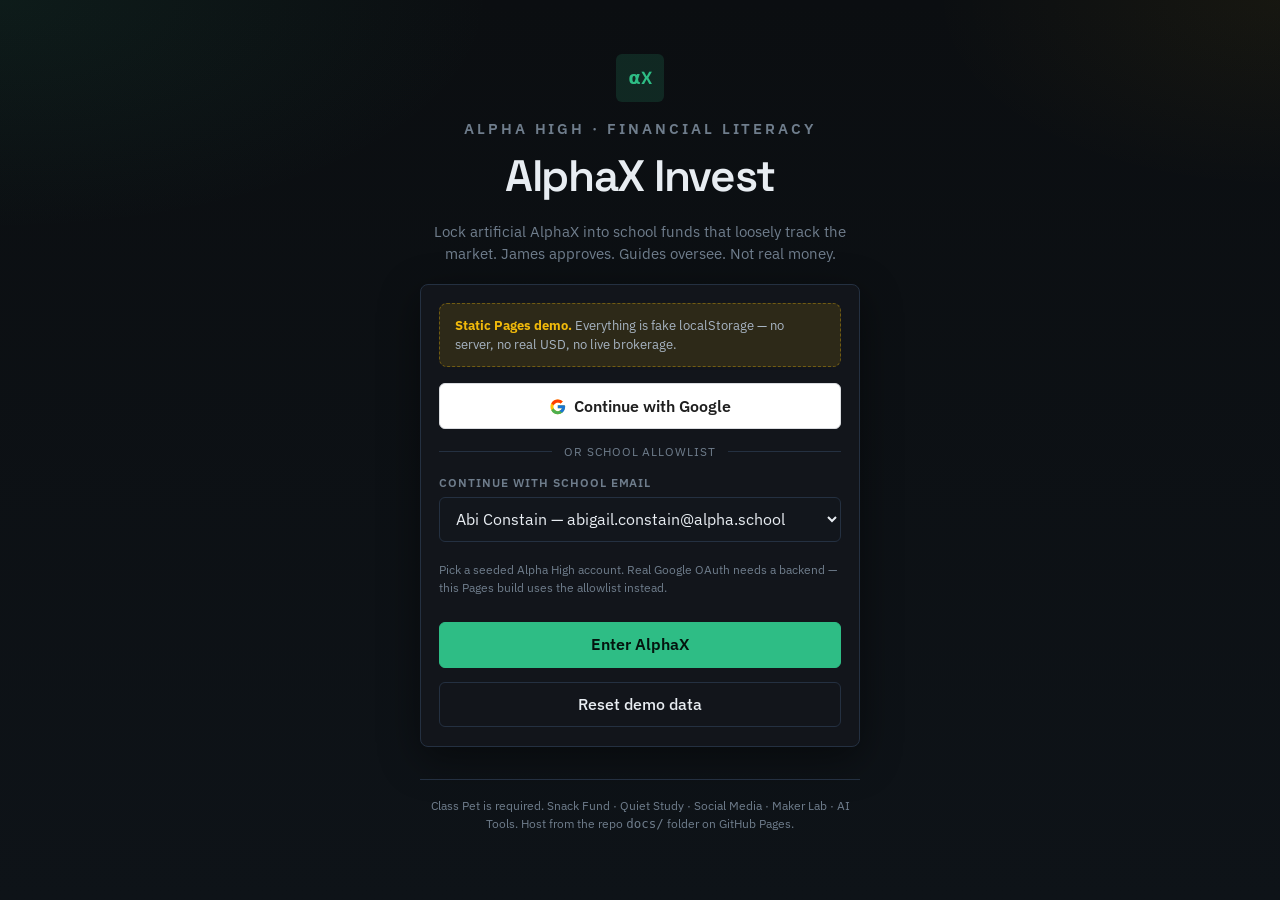
==== index.html @ f22f9031 "Add files via upload" ====
<!DOCTYPE html>
<html lang="en">
  <head>
    <meta charset="utf-8" />
    <meta name="viewport" content="width=device-width, initial-scale=1" />
    <title>AlphaX Invest · Alpha High</title>
    <meta
      name="description"
      content="Artificial AlphaX investing demo for Alpha High — GitHub Pages static site. Not real money."
    />
    <link rel="stylesheet" href="css/app.css" />
  </head>
  <body>
    <div class="login-wrap">
      <div class="login-card fade-up">
        <div class="login-hero">
          <div class="brand-mark">αX</div>
          <p class="eyebrow">Alpha High · Financial Literacy</p>
          <h1 class="display">AlphaX Invest</h1>
          <p>
            Lock artificial AlphaX into school funds that loosely track the market.
            James approves. Guides oversee. Not real money.
          </p>
        </div>

        <div class="panel" style="padding: 1.15rem">
          <div class="demo-banner" style="margin-bottom: 1rem">
            <div>
              <strong>Static Pages demo.</strong> Everything is fake localStorage —
              no server, no real USD, no live brokerage.
            </div>
          </div>

          <div class="stack">
            <button type="button" class="btn google-btn btn-block" id="btn-google">
              <svg class="google-icon" viewBox="0 0 48 48" aria-hidden="true">
                <path
                  fill="#FFC107"
                  d="M43.6 20.5H42V20H24v8h11.3C33.7 32.7 29.3 36 24 36c-6.6 0-12-5.4-12-12s5.4-12 12-12c3 0 5.8 1.1 7.9 3l5.7-5.7C34 6.1 29.3 4 24 4 12.9 4 4 12.9 4 24s8.9 20 20 20 20-8.9 20-20c0-1.3-.1-2.5-.4-3.5z"
                />
                <path
                  fill="#FF3D00"
                  d="M6.3 14.7l6.6 4.8C14.7 16 19 12 24 12c3 0 5.8 1.1 7.9 3l5.7-5.7C34 6.1 29.3 4 24 4 16.3 4 9.6 8.3 6.3 14.7z"
                />
                <path
                  fill="#4CAF50"
                  d="M24 44c5.2 0 9.9-2 13.4-5.2l-6.2-5.2C29.2 35.4 26.7 36 24 36c-5.2 0-9.6-3.3-11.3-7.9l-6.5 5C9.5 39.6 16.2 44 24 44z"
                />
                <path
                  fill="#1976D2"
                  d="M43.6 20.5H42V20H24v8h11.3c-1.1 3.1-3.5 5.5-6.5 6.6l.1.1 6.2 5.2C36.8 40.5 44 35 44 24c0-1.3-.1-2.5-.4-3.5z"
                />
              </svg>
              Continue with Google
            </button>

            <div class="divider"><span>or school allowlist</span></div>

            <div class="field">
              <label for="pick-user">Continue with school email</label>
              <select id="pick-user"></select>
              <p class="hint">
                Pick a seeded Alpha High account. Real Google OAuth needs a backend —
                this Pages build uses the allowlist instead.
              </p>
            </div>

            <button type="button" class="btn btn-primary btn-block" id="btn-continue">
              Enter AlphaX
            </button>

            <button type="button" class="btn btn-ghost btn-block" id="btn-reset">
              Reset demo data
            </button>
          </div>
        </div>

        <p class="footer-note" style="text-align: center">
          Class Pet is required. Snack Fund · Quiet Study · Social Media · Maker Lab ·
          AI Tools. Host from the repo <code>docs/</code> folder on GitHub Pages.
        </p>
      </div>
    </div>

    <div id="oauth-modal" hidden></div>

    <script src="js/seed.js"></script>
    <script src="js/market.js"></script>
    <script src="js/store.js"></script>
    <script src="js/chart.js"></script>
    <script src="js/app.js"></script>
    <script>
      (function () {
        var App = window.AlphaXApp;
        var Store = window.AlphaXStore;

        App.scriptsReady(function () {
          var existing = Store.getSession();
          if (existing) {
            location.href = App.homeForRole(existing.role);
            return;
          }

          var state = Store.load();
          var select = document.getElementById("pick-user");
          var groups = { ADMIN: [], GUIDE: [], STUDENT: [] };
          state.users.forEach(function (u) {
            (groups[u.role] || groups.STUDENT).push(u);
          });

          function addGroup(label, users) {
            if (!users.length) return;
            var og = document.createElement("optgroup");
            og.label = label;
            users.forEach(function (u) {
              var opt = document.createElement("option");
              opt.value = u.id;
              opt.textContent =
                u.name +
                (u.email ? " — " + u.email : u.note ? " — " + u.note : "");
              og.appendChild(opt);
            });
            select.appendChild(og);
          }

          addGroup("Admin", groups.ADMIN);
          addGroup("Guides", groups.GUIDE);
          addGroup("Students", groups.STUDENT);

          // Default to Abi for a clear student path
          var abi = state.users.find(function (u) {
            return u.id === "stu-abi";
          });
          if (abi) select.value = abi.id;

          document.getElementById("btn-continue").addEventListener("click", function () {
            var id = select.value;
            if (!id) return;
            Store.setSession(id);
            var user = Store.getSession();
            location.href = App.homeForRole(user.role);
          });

          document.getElementById("btn-reset").addEventListener("click", function () {
            if (
              !confirm(
                "Reset all demo data (requests, holdings, balances) to the seed?"
              )
            )
              return;
            Store.logout();
            Store.reset();
            App.toast("Demo data reset.", "ok");
            location.reload();
          });

          document.getElementById("btn-google").addEventListener("click", function () {
            var host = document.getElementById("oauth-modal");
            host.hidden = false;
            host.innerHTML =
              '<div class="modal-backdrop" role="dialog" aria-modal="true">' +
              '<div class="modal panel">' +
              '<h3 class="display">Google Sign-In needs a backend</h3>' +
              "<p>Real OAuth (Client ID/secret, redirect URI, session cookies) cannot run safely on static GitHub Pages alone. " +
              "Use <strong>Continue with school email</strong> for this allowlist demo, or deploy the Next.js AlphaX app with Google credentials.</p>" +
              '<div class="row-actions">' +
              '<button type="button" class="btn btn-primary" id="oauth-ok">Got it</button>' +
              "</div></div></div>";
            document.getElementById("oauth-ok").addEventListener("click", function () {
              host.hidden = true;
              host.innerHTML = "";
            });
            host.querySelector(".modal-backdrop").addEventListener("click", function (e) {
              if (e.target === this) {
                host.hidden = true;
                host.innerHTML = "";
              }
            });
          });
        });
      })();
    </script>
  </body>
</html>
---- css/app.css ----
@import url("https://fonts.googleapis.com/css2?family=IBM+Plex+Mono:wght@400;500;600&family=IBM+Plex+Sans:wght@400;500;600&family=Space+Grotesk:wght@500;600;700&display=swap");

:root {
  --bg: #0b0e11;
  --bg-deep: #12161c;
  --bg-elevated: #181e27;
  --ink: #e8edf2;
  --ink-soft: #a7b4c2;
  --muted: #6f7d8c;
  --line: #243041;
  --panel: #12161cf2;
  --brand: #2ebd85;
  --brand-deep: #1f9a6a;
  --accent: #f0b90b;
  --accent-soft: rgba(240, 185, 11, 0.12);
  --good: #2ebd85;
  --warn: #f0b90b;
  --bad: #f6465d;
  --pending: #3d8bfd;
  --shadow: 0 12px 40px rgba(0, 0, 0, 0.45);
  --font-display: "Space Grotesk", system-ui, sans-serif;
  --font-body: "IBM Plex Sans", system-ui, sans-serif;
  --font-mono: "IBM Plex Mono", ui-monospace, monospace;
  --grid-line: rgba(36, 48, 65, 0.85);
  --radius: 8px;
}

*,
*::before,
*::after {
  box-sizing: border-box;
}

html,
body {
  min-height: 100%;
}

body {
  margin: 0;
  color: var(--ink);
  font-family: var(--font-body);
  background:
    radial-gradient(900px 420px at 0% 0%, rgba(46, 189, 133, 0.08), transparent 55%),
    radial-gradient(700px 380px at 100% 0%, rgba(240, 185, 11, 0.05), transparent 50%),
    linear-gradient(180deg, #0b0e11 0%, #0e1318 100%);
  background-attachment: fixed;
  line-height: 1.45;
}

a {
  color: inherit;
  text-decoration: none;
}

button,
input,
select,
textarea {
  font: inherit;
  color: inherit;
}

img {
  max-width: 100%;
}

.display {
  font-family: var(--font-display);
  letter-spacing: -0.03em;
  font-weight: 600;
}

.mono {
  font-family: var(--font-mono);
  font-variant-numeric: tabular-nums;
}

.panel {
  background: var(--panel);
  border: 1px solid var(--line);
  box-shadow: var(--shadow);
  border-radius: var(--radius);
}

.fade-up {
  animation: fadeUp 0.35s ease both;
}

.fade-up-delay {
  animation: fadeUp 0.45s ease 0.06s both;
}

@keyframes fadeUp {
  from {
    opacity: 0;
    transform: translateY(8px);
  }
  to {
    opacity: 1;
    transform: translateY(0);
  }
}

@keyframes ticker {
  from {
    transform: translateX(0);
  }
  to {
    transform: translateX(-50%);
  }
}

.ticker {
  overflow: hidden;
  border-block: 1px solid var(--line);
  background: var(--bg-elevated);
  padding: 0.4rem 0;
  margin-bottom: 1rem;
}

.ticker-track {
  display: flex;
  width: max-content;
  gap: 2rem;
  padding-inline: 1rem;
  animation: ticker 28s linear infinite;
  font-size: 11px;
  font-family: var(--font-mono);
  color: var(--muted);
}

.up {
  color: var(--good);
}

.down {
  color: var(--bad);
}

.shell {
  min-height: 100vh;
  display: grid;
  grid-template-rows: auto 1fr;
}

.topbar {
  display: flex;
  align-items: center;
  justify-content: space-between;
  gap: 1rem;
  padding: 0.75rem 1.25rem;
  border-bottom: 1px solid var(--line);
  background: rgba(11, 14, 17, 0.85);
  backdrop-filter: blur(10px);
  position: sticky;
  top: 0;
  z-index: 20;
}

.brand-lockup {
  display: flex;
  align-items: center;
  gap: 0.65rem;
}

.brand-mark {
  width: 2rem;
  height: 2rem;
  display: grid;
  place-items: center;
  border-radius: 6px;
  background: rgba(46, 189, 133, 0.15);
  color: var(--brand);
  font-family: var(--font-display);
  font-weight: 700;
  font-size: 0.85rem;
}

.brand-text {
  display: flex;
  flex-direction: column;
  gap: 0.05rem;
}

.brand-text strong {
  font-family: var(--font-display);
  font-size: 1rem;
  letter-spacing: -0.02em;
}

.brand-text span {
  font-size: 10px;
  text-transform: uppercase;
  letter-spacing: 0.14em;
  color: var(--accent);
}

.nav {
  display: flex;
  flex-wrap: wrap;
  gap: 0.35rem;
}

.nav a {
  padding: 0.4rem 0.7rem;
  border-radius: 6px;
  font-size: 0.82rem;
  color: var(--ink-soft);
  border: 1px solid transparent;
}

.nav a:hover,
.nav a.active {
  color: var(--ink);
  background: var(--bg-elevated);
  border-color: var(--line);
}

.nav a.active {
  color: var(--brand);
}

.user-chip {
  display: flex;
  align-items: center;
  gap: 0.65rem;
  font-size: 0.82rem;
}

.user-chip .meta {
  text-align: right;
}

.user-chip .meta small {
  display: block;
  color: var(--muted);
  font-size: 0.72rem;
}

.main {
  width: min(1100px, 100%);
  margin: 0 auto;
  padding: 1.25rem 1.25rem 3rem;
}

.login-wrap {
  min-height: 100vh;
  display: grid;
  place-items: center;
  padding: 2rem 1rem;
}

.login-card {
  width: min(440px, 100%);
}

.login-hero {
  text-align: center;
  margin-bottom: 1.25rem;
}

.login-hero .brand-mark {
  margin: 0 auto 1rem;
  width: 3rem;
  height: 3rem;
  font-size: 1.1rem;
}

.login-hero h1 {
  margin: 0.35rem 0 0;
  font-size: clamp(2rem, 5vw, 2.75rem);
}

.login-hero p {
  margin: 0.75rem auto 0;
  max-width: 28rem;
  color: var(--muted);
  font-size: 0.92rem;
}

.eyebrow {
  font-size: 10px;
  font-weight: 600;
  text-transform: uppercase;
  letter-spacing: 0.2em;
  color: var(--accent);
}

.demo-banner {
  display: flex;
  gap: 0.65rem;
  align-items: flex-start;
  padding: 0.75rem 0.9rem;
  border: 1px dashed rgba(240, 185, 11, 0.35);
  background: var(--accent-soft);
  border-radius: var(--radius);
  color: var(--ink-soft);
  font-size: 0.82rem;
  margin-bottom: 1rem;
}

.demo-banner strong {
  color: var(--accent);
}

.stack {
  display: grid;
  gap: 0.85rem;
}

.btn {
  display: inline-flex;
  align-items: center;
  justify-content: center;
  gap: 0.45rem;
  padding: 0.65rem 1rem;
  border-radius: 6px;
  border: 1px solid var(--line);
  background: var(--bg-elevated);
  cursor: pointer;
  font-weight: 500;
  transition: background 0.15s ease, border-color 0.15s ease, transform 0.15s ease;
}

.btn:hover {
  border-color: var(--brand);
}

.btn:active {
  transform: translateY(1px);
}

.btn-primary {
  background: var(--brand);
  border-color: var(--brand);
  color: #04140e;
  font-weight: 600;
}

.btn-primary:hover {
  background: var(--brand-deep);
  border-color: var(--brand-deep);
  color: #fff;
}

.btn-danger {
  background: rgba(246, 70, 93, 0.12);
  border-color: rgba(246, 70, 93, 0.35);
  color: var(--bad);
}

.btn-ghost {
  background: transparent;
}

.btn-block {
  width: 100%;
}

.btn:disabled {
  opacity: 0.5;
  cursor: not-allowed;
}

.field {
  display: grid;
  gap: 0.35rem;
}

.field label {
  font-size: 0.75rem;
  text-transform: uppercase;
  letter-spacing: 0.08em;
  color: var(--muted);
  font-weight: 600;
}

.field input,
.field select,
.field textarea {
  width: 100%;
  padding: 0.65rem 0.75rem;
  border-radius: 6px;
  border: 1px solid var(--line);
  background: var(--bg-deep);
}

.field input:focus,
.field select:focus,
.field textarea:focus {
  outline: 2px solid rgba(46, 189, 133, 0.35);
  border-color: var(--brand);
}

.hint {
  font-size: 0.78rem;
  color: var(--muted);
}

.divider {
  display: grid;
  grid-template-columns: 1fr auto 1fr;
  gap: 0.75rem;
  align-items: center;
  color: var(--muted);
  font-size: 0.75rem;
  text-transform: uppercase;
  letter-spacing: 0.08em;
}

.divider::before,
.divider::after {
  content: "";
  height: 1px;
  background: var(--line);
}

.stats {
  display: grid;
  gap: 0.75rem;
  grid-template-columns: repeat(auto-fit, minmax(160px, 1fr));
}

.stat {
  padding: 0.9rem 1rem;
}

.stat .label {
  font-size: 0.72rem;
  text-transform: uppercase;
  letter-spacing: 0.08em;
  color: var(--muted);
}

.stat .value {
  margin-top: 0.35rem;
  font-family: var(--font-display);
  font-size: 1.45rem;
}

.stat .hint {
  margin-top: 0.2rem;
}

.section-head {
  display: flex;
  flex-wrap: wrap;
  align-items: end;
  justify-content: space-between;
  gap: 0.75rem;
  margin: 1.5rem 0 0.85rem;
}

.section-head h2 {
  margin: 0;
  font-size: 1.25rem;
}

.section-head p {
  margin: 0.25rem 0 0;
  color: var(--muted);
  font-size: 0.88rem;
}

.badge {
  display: inline-flex;
  align-items: center;
  padding: 0.2rem 0.5rem;
  border-radius: 999px;
  font-size: 0.68rem;
  font-weight: 600;
  letter-spacing: 0.06em;
  text-transform: uppercase;
  border: 1px solid var(--line);
  color: var(--ink-soft);
}

.badge.pending {
  color: var(--pending);
  border-color: rgba(61, 139, 253, 0.4);
  background: rgba(61, 139, 253, 0.1);
}

.badge.approved,
.badge.good {
  color: var(--good);
  border-color: rgba(46, 189, 133, 0.4);
  background: rgba(46, 189, 133, 0.1);
}

.badge.rejected,
.badge.bad {
  color: var(--bad);
  border-color: rgba(246, 70, 93, 0.4);
  background: rgba(246, 70, 93, 0.1);
}

.badge.warn {
  color: var(--warn);
  border-color: rgba(240, 185, 11, 0.4);
  background: rgba(240, 185, 11, 0.1);
}

.okx-table {
  width: 100%;
  border-collapse: collapse;
  font-size: 13px;
}

.okx-table th {
  text-align: left;
  font-size: 11px;
  text-transform: uppercase;
  letter-spacing: 0.08em;
  color: var(--muted);
  font-weight: 600;
  padding: 10px 12px;
  border-bottom: 1px solid var(--line);
  background: var(--bg-elevated);
}

.okx-table td {
  padding: 11px 12px;
  border-bottom: 1px solid var(--line);
  vertical-align: middle;
}

.okx-table tr:last-child td {
  border-bottom: none;
}

.okx-table tr:hover td {
  background: rgba(46, 189, 133, 0.04);
}

.table-wrap {
  overflow-x: auto;
}

.empty {
  padding: 2rem 1.25rem;
  text-align: center;
  color: var(--muted);
}

.empty strong {
  display: block;
  color: var(--ink);
  font-family: var(--font-display);
  font-size: 1.1rem;
  margin-bottom: 0.35rem;
}

.fund-grid {
  display: grid;
  gap: 0.85rem;
}

.fund-card {
  padding: 1rem;
}

.fund-card header {
  display: flex;
  flex-wrap: wrap;
  justify-content: space-between;
  gap: 0.5rem;
  margin-bottom: 0.65rem;
}

.fund-card h3 {
  margin: 0;
  font-size: 1.05rem;
}

.fund-meta {
  display: flex;
  flex-wrap: wrap;
  gap: 0.65rem 1rem;
  font-size: 0.78rem;
  color: var(--muted);
  margin: 0.5rem 0 0.75rem;
}

.fund-meta span strong {
  color: var(--ink-soft);
  font-weight: 500;
}

.chart-box {
  margin-top: 0.5rem;
  border-top: 1px solid var(--line);
  padding-top: 0.65rem;
}

.row-actions {
  display: flex;
  flex-wrap: wrap;
  gap: 0.5rem;
  margin-top: 0.85rem;
}

.toast {
  position: fixed;
  right: 1rem;
  bottom: 1rem;
  z-index: 50;
  padding: 0.75rem 1rem;
  border-radius: var(--radius);
  background: var(--bg-elevated);
  border: 1px solid var(--line);
  box-shadow: var(--shadow);
  max-width: min(360px, calc(100vw - 2rem));
  animation: fadeUp 0.25s ease both;
}

.toast.error {
  border-color: rgba(246, 70, 93, 0.45);
}

.toast.ok {
  border-color: rgba(46, 189, 133, 0.45);
}

.modal-backdrop {
  position: fixed;
  inset: 0;
  background: rgba(0, 0, 0, 0.55);
  display: grid;
  place-items: center;
  padding: 1rem;
  z-index: 40;
}

.modal {
  width: min(420px, 100%);
  padding: 1.15rem;
}

.modal h3 {
  margin: 0 0 0.5rem;
}

.modal p {
  margin: 0 0 1rem;
  color: var(--muted);
  font-size: 0.9rem;
}

.google-btn {
  background: #fff;
  color: #1f1f1f;
  border-color: #dadce0;
  font-weight: 600;
}

.google-btn:hover {
  border-color: #bababa;
  background: #f7f7f7;
}

.google-icon {
  width: 1.1rem;
  height: 1.1rem;
}

.footer-note {
  margin-top: 2rem;
  padding-top: 1rem;
  border-top: 1px solid var(--line);
  color: var(--muted);
  font-size: 0.78rem;
}

.tabs {
  display: flex;
  gap: 0.35rem;
  flex-wrap: wrap;
  margin-bottom: 1rem;
}

.tabs button {
  padding: 0.45rem 0.75rem;
  border-radius: 6px;
  border: 1px solid var(--line);
  background: transparent;
  color: var(--ink-soft);
  cursor: pointer;
}

.tabs button.active {
  color: var(--brand);
  background: rgba(46, 189, 133, 0.08);
  border-color: rgba(46, 189, 133, 0.35);
}

@media (max-width: 720px) {
  .topbar {
    flex-direction: column;
    align-items: stretch;
  }

  .user-chip {
    justify-content: space-between;
  }

  .user-chip .meta {
    text-align: left;
  }
}
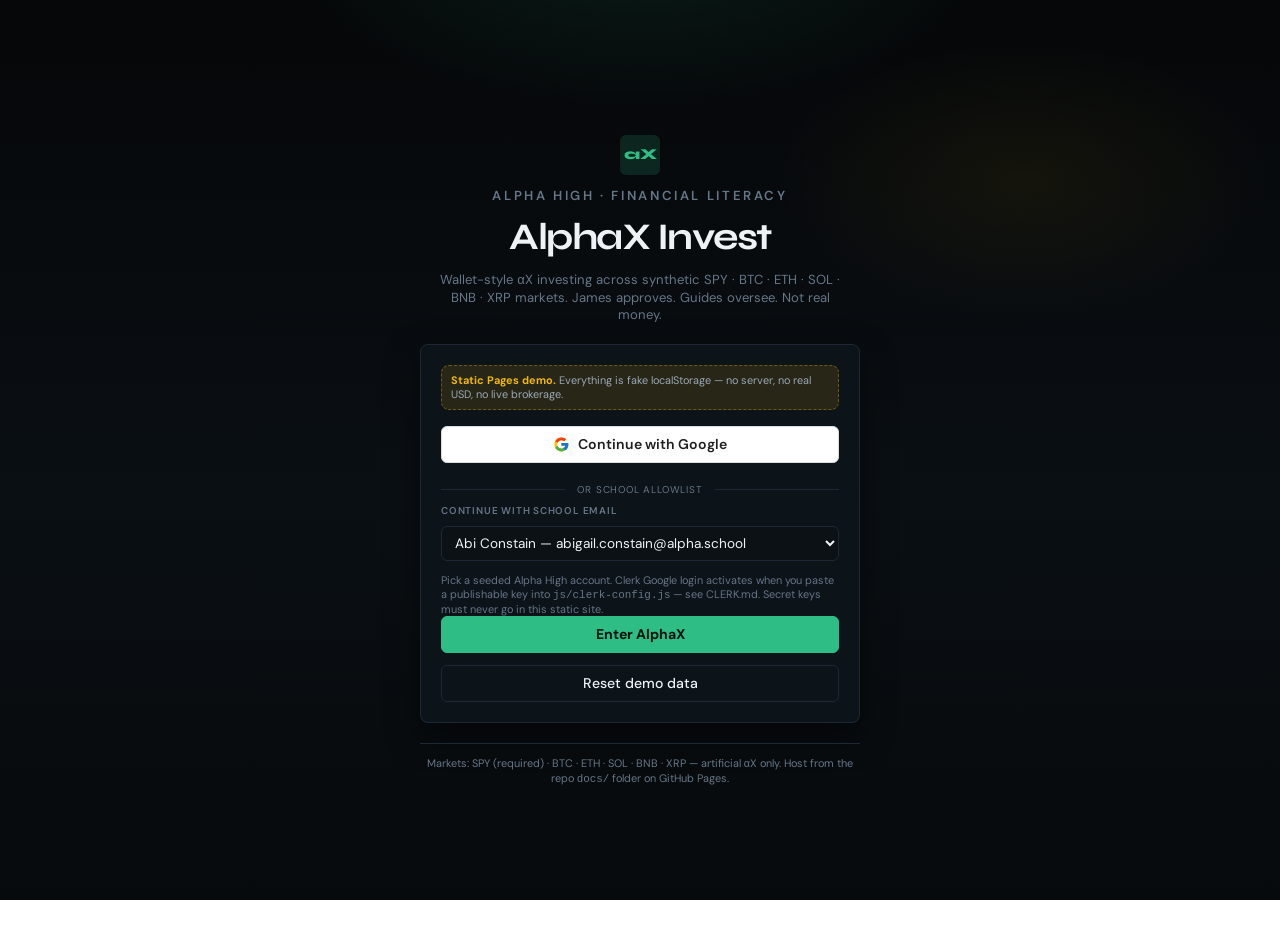
==== commit c61d4d2d: "Add files via upload" ====
--- a/index.html
+++ b/index.html
@@ -18,13 +18,13 @@
           <p class="eyebrow">Alpha High · Financial Literacy</p>
           <h1 class="display">AlphaX Invest</h1>
           <p>
-            Lock artificial AlphaX into school funds that loosely track the market.
+            Wallet-style αX investing across synthetic SPY · BTC · ETH · SOL · BNB · XRP markets.
             James approves. Guides oversee. Not real money.
           </p>
         </div>
 
-        <div class="panel" style="padding: 1.15rem">
-          <div class="demo-banner" style="margin-bottom: 1rem">
+        <div class="panel login-panel">
+          <div class="demo-banner">
             <div>
               <strong>Static Pages demo.</strong> Everything is fake localStorage —
               no server, no real USD, no live brokerage.
@@ -32,6 +32,8 @@
           </div>
 
           <div class="stack">
+            <div id="clerk-status" class="hint" hidden></div>
+
             <button type="button" class="btn google-btn btn-block" id="btn-google">
               <svg class="google-icon" viewBox="0 0 48 48" aria-hidden="true">
                 <path
@@ -54,20 +56,26 @@
               Continue with Google
             </button>
 
-            <div class="divider"><span>or school allowlist</span></div>
-
-            <div class="field">
-              <label for="pick-user">Continue with school email</label>
-              <select id="pick-user"></select>
-              <p class="hint">
-                Pick a seeded Alpha High account. Real Google OAuth needs a backend —
-                this Pages build uses the allowlist instead.
-              </p>
+            <div id="clerk-sign-in" class="clerk-mount" hidden></div>
+            <p id="clerk-error" class="login-error" hidden></p>
+
+            <div id="allowlist-block">
+              <div class="divider"><span id="allowlist-divider-label">or school allowlist</span></div>
+
+              <div class="field">
+                <label for="pick-user">Continue with school email</label>
+                <select id="pick-user"></select>
+                <p class="hint" id="allowlist-hint">
+                  Pick a seeded Alpha High account. Clerk Google login activates when you paste a
+                  publishable key into <code>js/clerk-config.js</code> — see
+                  <a href="CLERK.md">CLERK.md</a>. Secret keys must never go in this static site.
+                </p>
+              </div>
+
+              <button type="button" class="btn btn-primary btn-block" id="btn-continue">
+                Enter AlphaX
+              </button>
             </div>
-
-            <button type="button" class="btn btn-primary btn-block" id="btn-continue">
-              Enter AlphaX
-            </button>
 
             <button type="button" class="btn btn-ghost btn-block" id="btn-reset">
               Reset demo data
@@ -76,8 +84,8 @@
         </div>
 
         <p class="footer-note" style="text-align: center">
-          Class Pet is required. Snack Fund · Quiet Study · Social Media · Maker Lab ·
-          AI Tools. Host from the repo <code>docs/</code> folder on GitHub Pages.
+          Markets: SPY (required) · BTC · ETH · SOL · BNB · XRP — artificial αX only.
+          Host from the repo <code>docs/</code> folder on GitHub Pages.
         </p>
       </div>
     </div>
@@ -89,20 +97,72 @@
     <script src="js/store.js"></script>
     <script src="js/chart.js"></script>
     <script src="js/app.js"></script>
+    <script src="js/clerk-config.js"></script>
+    <script src="js/clerk-auth.js"></script>
     <script>
       (function () {
         var App = window.AlphaXApp;
         var Store = window.AlphaXStore;
-
-        App.scriptsReady(function () {
-          var existing = Store.getSession();
-          if (existing) {
-            location.href = App.homeForRole(existing.role);
+        var ClerkAuth = window.AlphaXClerkAuth;
+
+        function showClerkError(msg) {
+          var el = document.getElementById("clerk-error");
+          if (!el) return;
+          if (!msg) {
+            el.hidden = true;
+            el.textContent = "";
             return;
           }
-
+          el.hidden = false;
+          el.textContent = msg;
+        }
+
+        function applyClerkUser(clerkUser) {
+          var email = ClerkAuth.primaryEmailFromClerkUser(clerkUser);
+          var result = ClerkAuth.applySessionForEmail(email);
+          if (!result.ok) {
+            showClerkError(result.error);
+            if (window.__alphaxClerk && window.__alphaxClerk.signOut) {
+              window.__alphaxClerk.signOut().catch(function () {});
+            }
+            return false;
+          }
+          showClerkError("");
+          location.href = App.homeForRole(result.user.role);
+          return true;
+        }
+
+        function showSetupModal() {
+          var host = document.getElementById("oauth-modal");
+          host.hidden = false;
+          host.innerHTML =
+            '<div class="modal-backdrop" role="dialog" aria-modal="true">' +
+            '<div class="modal panel">' +
+            '<h3 class="display">Clerk + Google setup</h3>' +
+            "<p>Paste your Clerk <strong>publishable</strong> key (<code>pk_…</code>) into " +
+            "<code>js/clerk-config.js</code>. The <strong>secret</strong> key (<code>sk_…</code>) " +
+            "must never go in this static Pages site. Enable Google in the Clerk Dashboard and add " +
+            "Pages / localhost origins — see <a href=\"CLERK.md\">CLERK.md</a>.</p>" +
+            "<p>Until then, use <strong>Continue with school email</strong>.</p>" +
+            '<div class="row-actions">' +
+            '<button type="button" class="btn btn-primary" id="oauth-ok">Got it</button>' +
+            "</div></div></div>";
+          document.getElementById("oauth-ok").addEventListener("click", function () {
+            host.hidden = true;
+            host.innerHTML = "";
+          });
+          host.querySelector(".modal-backdrop").addEventListener("click", function (e) {
+            if (e.target === this) {
+              host.hidden = true;
+              host.innerHTML = "";
+            }
+          });
+        }
+
+        function fillAllowlist() {
           var state = Store.load();
           var select = document.getElementById("pick-user");
+          select.innerHTML = "";
           var groups = { ADMIN: [], GUIDE: [], STUDENT: [] };
           state.users.forEach(function (u) {
             (groups[u.role] || groups.STUDENT).push(u);
@@ -127,14 +187,15 @@
           addGroup("Guides", groups.GUIDE);
           addGroup("Students", groups.STUDENT);
 
-          // Default to Abi for a clear student path
           var abi = state.users.find(function (u) {
             return u.id === "stu-abi";
           });
           if (abi) select.value = abi.id;
-
+        }
+
+        function wireAllowlist() {
           document.getElementById("btn-continue").addEventListener("click", function () {
-            var id = select.value;
+            var id = document.getElementById("pick-user").value;
             if (!id) return;
             Store.setSession(id);
             var user = Store.getSession();
@@ -148,35 +209,135 @@
               )
             )
               return;
-            Store.logout();
-            Store.reset();
-            App.toast("Demo data reset.", "ok");
-            location.reload();
-          });
-
-          document.getElementById("btn-google").addEventListener("click", function () {
-            var host = document.getElementById("oauth-modal");
-            host.hidden = false;
-            host.innerHTML =
-              '<div class="modal-backdrop" role="dialog" aria-modal="true">' +
-              '<div class="modal panel">' +
-              '<h3 class="display">Google Sign-In needs a backend</h3>' +
-              "<p>Real OAuth (Client ID/secret, redirect URI, session cookies) cannot run safely on static GitHub Pages alone. " +
-              "Use <strong>Continue with school email</strong> for this allowlist demo, or deploy the Next.js AlphaX app with Google credentials.</p>" +
-              '<div class="row-actions">' +
-              '<button type="button" class="btn btn-primary" id="oauth-ok">Got it</button>' +
-              "</div></div></div>";
-            document.getElementById("oauth-ok").addEventListener("click", function () {
-              host.hidden = true;
-              host.innerHTML = "";
-            });
-            host.querySelector(".modal-backdrop").addEventListener("click", function (e) {
-              if (e.target === this) {
-                host.hidden = true;
-                host.innerHTML = "";
+            var done = function () {
+              Store.logout();
+              Store.reset();
+              App.toast("Demo data reset.", "ok");
+              location.reload();
+            };
+            if (ClerkAuth.isConfigured()) {
+              ClerkAuth.getClerk()
+                .then(function (clerk) {
+                  if (clerk && clerk.signOut) return clerk.signOut();
+                })
+                .catch(function () {})
+                .then(done);
+            } else {
+              done();
+            }
+          });
+        }
+
+        function startClerkGoogle(clerk) {
+          showClerkError("");
+          var redirect = location.href.split("#")[0];
+          if (typeof clerk.authenticateWithRedirect === "function") {
+            return clerk.authenticateWithRedirect({
+              strategy: "oauth_google",
+              redirectUrl: redirect,
+              redirectUrlComplete: redirect,
+            });
+          }
+          if (typeof clerk.openSignIn === "function") {
+            clerk.openSignIn({
+              forceRedirectUrl: redirect,
+              signInForceRedirectUrl: redirect,
+            });
+            return Promise.resolve();
+          }
+          return Promise.reject(new Error("Clerk sign-in API unavailable."));
+        }
+
+        function mountClerkUi(clerk) {
+          var mount = document.getElementById("clerk-sign-in");
+          var status = document.getElementById("clerk-status");
+          var hint = document.getElementById("allowlist-hint");
+          var divider = document.getElementById("allowlist-divider-label");
+
+          status.hidden = false;
+          status.textContent =
+            "Clerk publishable key detected — Google sign-in uses Clerk. Secret key is not used on Pages.";
+          if (divider) divider.textContent = "or demo allowlist";
+          if (hint) {
+            hint.innerHTML =
+              "Demo picker still works without Google. Production path: school Google via Clerk → seeded @alpha.school row. Setup: <a href=\"CLERK.md\">CLERK.md</a>.";
+          }
+
+          if (clerk.user) {
+            applyClerkUser(clerk.user);
+            return;
+          }
+
+          if (mount && typeof clerk.mountSignIn === "function") {
+            mount.hidden = false;
+            try {
+              clerk.mountSignIn(mount, {
+                routing: "hash",
+                forceRedirectUrl: location.href.split("#")[0],
+                signInForceRedirectUrl: location.href.split("#")[0],
+              });
+            } catch (e) {
+              mount.hidden = true;
+            }
+          }
+
+          if (typeof clerk.addListener === "function") {
+            clerk.addListener(function (res) {
+              var user = (res && res.user) || clerk.user;
+              if (user) applyClerkUser(user);
+            });
+          }
+        }
+
+        App.scriptsReady(function () {
+          var existing = Store.getSession();
+          if (existing) {
+            location.href = App.homeForRole(existing.role);
+            return;
+          }
+
+          fillAllowlist();
+          wireAllowlist();
+
+          var googleBtn = document.getElementById("btn-google");
+
+          if (!ClerkAuth.isConfigured()) {
+            googleBtn.addEventListener("click", function () {
+              showSetupModal();
+            });
+            return;
+          }
+
+          googleBtn.disabled = true;
+          googleBtn.setAttribute("aria-busy", "true");
+
+          ClerkAuth.getClerk()
+            .then(function (clerk) {
+              googleBtn.disabled = false;
+              googleBtn.removeAttribute("aria-busy");
+              if (!clerk) {
+                googleBtn.addEventListener("click", showSetupModal);
+                return;
               }
-            });
-          });
+              mountClerkUi(clerk);
+              googleBtn.addEventListener("click", function () {
+                startClerkGoogle(clerk).catch(function (err) {
+                  showClerkError(
+                    (err && err.message) ||
+                      "Could not start Google sign-in. Check Clerk Dashboard origins and Google connection."
+                  );
+                });
+              });
+            })
+            .catch(function (err) {
+              googleBtn.disabled = false;
+              googleBtn.removeAttribute("aria-busy");
+              showClerkError(
+                (err && err.message) ||
+                  "Clerk failed to load. Using school allowlist — check the publishable key and network."
+              );
+              googleBtn.addEventListener("click", showSetupModal);
+            });
         });
       })();
     </script>
--- a/css/app.css
+++ b/css/app.css
@@ -1,14 +1,14 @@
-@import url("https://fonts.googleapis.com/css2?family=IBM+Plex+Mono:wght@400;500;600&family=IBM+Plex+Sans:wght@400;500;600&family=Space+Grotesk:wght@500;600;700&display=swap");
+@import url("https://fonts.googleapis.com/css2?family=DM+Sans:opsz,wght@9..40,400;9..40,500;9..40,600;9..40,700&family=JetBrains+Mono:wght@400;500;600;700&family=Syne:wght@600;700;800&display=swap");
 
 :root {
-  --bg: #0b0e11;
-  --bg-deep: #12161c;
-  --bg-elevated: #181e27;
-  --ink: #e8edf2;
-  --ink-soft: #a7b4c2;
-  --muted: #6f7d8c;
-  --line: #243041;
-  --panel: #12161cf2;
+  --bg: #070a0c;
+  --bg-deep: #0c1116;
+  --bg-elevated: #141a22;
+  --ink: #eef2f6;
+  --ink-soft: #9aa8b8;
+  --muted: #667687;
+  --line: #1e2834;
+  --panel: #0e141be8;
   --brand: #2ebd85;
   --brand-deep: #1f9a6a;
   --accent: #f0b90b;
@@ -17,12 +17,21 @@
   --warn: #f0b90b;
   --bad: #f6465d;
   --pending: #3d8bfd;
-  --shadow: 0 12px 40px rgba(0, 0, 0, 0.45);
-  --font-display: "Space Grotesk", system-ui, sans-serif;
-  --font-body: "IBM Plex Sans", system-ui, sans-serif;
-  --font-mono: "IBM Plex Mono", ui-monospace, monospace;
-  --grid-line: rgba(36, 48, 65, 0.85);
+  --shadow: 0 12px 32px rgba(0, 0, 0, 0.5);
+  --font-display: "Syne", "Avenir Next", sans-serif;
+  --font-body: "DM Sans", "Segoe UI", sans-serif;
+  --font-mono: "JetBrains Mono", ui-monospace, monospace;
+  --grid-line: rgba(36, 48, 65, 0.75);
   --radius: 8px;
+  /* Phone-shell column — dense OKX / crypto wallet feel */
+  --shell-max: 440px;
+  /* Zander form-spacing scale (4 / 8 / 16 / 20 / 24) */
+  --s-1: 4px;
+  --s-2: 8px;
+  --s-3: 12px;
+  --s-4: 16px;
+  --s-5: 20px;
+  --s-6: 24px;
 }
 
 *,
@@ -41,11 +50,11 @@
   color: var(--ink);
   font-family: var(--font-body);
   background:
-    radial-gradient(900px 420px at 0% 0%, rgba(46, 189, 133, 0.08), transparent 55%),
-    radial-gradient(700px 380px at 100% 0%, rgba(240, 185, 11, 0.05), transparent 50%),
-    linear-gradient(180deg, #0b0e11 0%, #0e1318 100%);
+    radial-gradient(700px 360px at 50% -10%, rgba(46, 189, 133, 0.14), transparent 55%),
+    radial-gradient(500px 280px at 80% 20%, rgba(240, 185, 11, 0.06), transparent 50%),
+    linear-gradient(180deg, #050708 0%, #0a0f14 55%, #070a0c 100%);
   background-attachment: fixed;
-  line-height: 1.45;
+  line-height: 1.35;
 }
 
 a {
@@ -67,8 +76,8 @@
 
 .display {
   font-family: var(--font-display);
-  letter-spacing: -0.03em;
-  font-weight: 600;
+  letter-spacing: -0.04em;
+  font-weight: 700;
 }
 
 .mono {
@@ -111,23 +120,39 @@
   }
 }
 
+@keyframes pulseLive {
+  0%,
+  100% {
+    opacity: 1;
+  }
+  50% {
+    opacity: 0.45;
+  }
+}
+
 .ticker {
   overflow: hidden;
-  border-block: 1px solid var(--line);
+  border: 1px solid var(--line);
+  border-radius: 6px;
   background: var(--bg-elevated);
-  padding: 0.4rem 0;
-  margin-bottom: 1rem;
+  padding: 0.28rem 0;
+  margin-bottom: var(--s-3);
 }
 
 .ticker-track {
   display: flex;
   width: max-content;
-  gap: 2rem;
-  padding-inline: 1rem;
-  animation: ticker 28s linear infinite;
-  font-size: 11px;
+  gap: 1.1rem;
+  padding-inline: 0.65rem;
+  animation: ticker 22s linear infinite;
+  font-size: 10px;
   font-family: var(--font-mono);
   color: var(--muted);
+}
+
+.tkr-sym {
+  color: var(--ink-soft);
+  font-weight: 600;
 }
 
 .up {
@@ -138,21 +163,46 @@
   color: var(--bad);
 }
 
+/* Phone shell — constrained trading column */
+.phone-frame {
+  width: min(var(--shell-max), 100%);
+  margin: 0 auto;
+  min-height: 100vh;
+  background:
+    linear-gradient(180deg, rgba(20, 26, 34, 0.55), rgba(7, 10, 12, 0.2)),
+    var(--bg-deep);
+  border-inline: 1px solid rgba(36, 48, 65, 0.65);
+  box-shadow: 0 0 0 1px rgba(0, 0, 0, 0.35), 0 24px 80px rgba(0, 0, 0, 0.45);
+}
+
+@media (min-width: 500px) {
+  body {
+    padding: var(--s-4) 0;
+  }
+
+  .phone-frame {
+    min-height: calc(100vh - 2rem);
+    border-radius: 18px;
+    overflow: hidden;
+    border: 1px solid var(--line);
+  }
+}
+
 .shell {
-  min-height: 100vh;
-  display: grid;
-  grid-template-rows: auto 1fr;
+  min-height: inherit;
+  display: grid;
+  grid-template-rows: auto auto 1fr auto;
 }
 
 .topbar {
   display: flex;
   align-items: center;
   justify-content: space-between;
-  gap: 1rem;
-  padding: 0.75rem 1.25rem;
-  border-bottom: 1px solid var(--line);
-  background: rgba(11, 14, 17, 0.85);
-  backdrop-filter: blur(10px);
+  gap: var(--s-3);
+  padding: 0.5rem 0.7rem 0.4rem;
+  border-bottom: 1px solid transparent;
+  background: rgba(7, 10, 12, 0.72);
+  backdrop-filter: blur(12px);
   position: sticky;
   top: 0;
   z-index: 20;
@@ -161,53 +211,64 @@
 .brand-lockup {
   display: flex;
   align-items: center;
-  gap: 0.65rem;
+  gap: var(--s-2);
 }
 
 .brand-mark {
-  width: 2rem;
-  height: 2rem;
+  width: 1.55rem;
+  height: 1.55rem;
   display: grid;
   place-items: center;
   border-radius: 6px;
-  background: rgba(46, 189, 133, 0.15);
+  background: rgba(46, 189, 133, 0.16);
   color: var(--brand);
   font-family: var(--font-display);
-  font-weight: 700;
-  font-size: 0.85rem;
+  font-weight: 800;
+  font-size: 0.7rem;
 }
 
 .brand-text {
   display: flex;
   flex-direction: column;
-  gap: 0.05rem;
+  gap: 0.02rem;
 }
 
 .brand-text strong {
   font-family: var(--font-display);
-  font-size: 1rem;
-  letter-spacing: -0.02em;
+  font-size: 0.88rem;
+  letter-spacing: -0.03em;
 }
 
 .brand-text span {
-  font-size: 10px;
+  font-size: 8px;
   text-transform: uppercase;
-  letter-spacing: 0.14em;
+  letter-spacing: 0.12em;
   color: var(--accent);
 }
 
 .nav {
-  display: flex;
-  flex-wrap: wrap;
-  gap: 0.35rem;
+  display: none;
+}
+
+.nav-compact {
+  display: flex;
+  gap: 2px;
+  padding: 0 0.55rem 0.35rem;
+  overflow-x: auto;
+  scrollbar-width: none;
+}
+
+.nav-compact::-webkit-scrollbar {
+  display: none;
 }
 
 .nav a {
-  padding: 0.4rem 0.7rem;
-  border-radius: 6px;
-  font-size: 0.82rem;
+  padding: 0.22rem 0.45rem;
+  border-radius: 5px;
+  font-size: 0.68rem;
   color: var(--ink-soft);
   border: 1px solid transparent;
+  white-space: nowrap;
 }
 
 .nav a:hover,
@@ -224,8 +285,8 @@
 .user-chip {
   display: flex;
   align-items: center;
-  gap: 0.65rem;
-  font-size: 0.82rem;
+  gap: var(--s-2);
+  font-size: 0.72rem;
 }
 
 .user-chip .meta {
@@ -235,48 +296,114 @@
 .user-chip .meta small {
   display: block;
   color: var(--muted);
-  font-size: 0.72rem;
+  font-size: 0.65rem;
 }
 
 .main {
-  width: min(1100px, 100%);
-  margin: 0 auto;
-  padding: 1.25rem 1.25rem 3rem;
+  width: 100%;
+  margin: 0;
+  padding: 0.4rem 0.65rem 4.5rem;
+}
+
+.bottom-nav {
+  position: sticky;
+  bottom: 0;
+  z-index: 25;
+  display: grid;
+  grid-auto-flow: column;
+  grid-auto-columns: 1fr;
+  gap: 2px;
+  padding: 0.28rem 0.25rem calc(0.28rem + env(safe-area-inset-bottom, 0px));
+  border-top: 1px solid var(--line);
+  background: rgba(8, 11, 14, 0.94);
+  backdrop-filter: blur(14px);
+}
+
+.bottom-nav .tab {
+  display: flex;
+  flex-direction: column;
+  align-items: center;
+  gap: 2px;
+  padding: 0.28rem 0.15rem;
+  border-radius: 6px;
+  color: var(--muted);
+  font-size: 0.58rem;
+  font-weight: 600;
+  letter-spacing: 0.02em;
+}
+
+.bottom-nav .tab-icon {
+  font-size: 0.85rem;
+  line-height: 1;
+  color: var(--ink-soft);
+}
+
+.bottom-nav .tab.active {
+  color: var(--brand);
+  background: rgba(46, 189, 133, 0.08);
+}
+
+.bottom-nav .tab.active .tab-icon {
+  color: var(--brand);
 }
 
 .login-wrap {
   min-height: 100vh;
   display: grid;
   place-items: center;
-  padding: 2rem 1rem;
+  padding: var(--s-6) var(--s-4);
 }
 
 .login-card {
-  width: min(440px, 100%);
+  width: min(var(--shell-max), 100%);
 }
 
 .login-hero {
   text-align: center;
-  margin-bottom: 1.25rem;
+  margin-bottom: var(--s-5);
 }
 
 .login-hero .brand-mark {
-  margin: 0 auto 1rem;
-  width: 3rem;
-  height: 3rem;
-  font-size: 1.1rem;
+  margin: 0 auto var(--s-3);
+  width: 2.5rem;
+  height: 2.5rem;
+  font-size: 0.95rem;
 }
 
 .login-hero h1 {
-  margin: 0.35rem 0 0;
-  font-size: clamp(2rem, 5vw, 2.75rem);
+  margin: var(--s-2) 0 0;
+  font-size: clamp(1.85rem, 7vw, 2.35rem);
 }
 
 .login-hero p {
-  margin: 0.75rem auto 0;
-  max-width: 28rem;
-  color: var(--muted);
-  font-size: 0.92rem;
+  margin: var(--s-2) auto 0;
+  max-width: 26rem;
+  color: var(--muted);
+  font-size: 0.82rem;
+}
+
+.login-panel {
+  padding: var(--s-5);
+}
+
+.login-panel .demo-banner {
+  margin-bottom: var(--s-4);
+}
+
+.login-panel .stack {
+  gap: var(--s-3);
+}
+
+.login-panel .divider {
+  margin-block: var(--s-2);
+}
+
+.login-panel .field .hint {
+  margin-top: var(--s-1);
+}
+
+.login-panel .btn + .btn {
+  margin-top: 0;
 }
 
 .eyebrow {
@@ -289,15 +416,16 @@
 
 .demo-banner {
   display: flex;
-  gap: 0.65rem;
+  gap: var(--s-2);
   align-items: flex-start;
-  padding: 0.75rem 0.9rem;
+  padding: 0.45rem 0.55rem;
   border: 1px dashed rgba(240, 185, 11, 0.35);
   background: var(--accent-soft);
   border-radius: var(--radius);
   color: var(--ink-soft);
-  font-size: 0.82rem;
-  margin-bottom: 1rem;
+  font-size: 0.68rem;
+  margin-bottom: var(--s-3);
+  line-height: 1.3;
 }
 
 .demo-banner strong {
@@ -306,21 +434,27 @@
 
 .stack {
   display: grid;
-  gap: 0.85rem;
+  gap: var(--s-3);
 }
 
 .btn {
   display: inline-flex;
   align-items: center;
   justify-content: center;
-  gap: 0.45rem;
-  padding: 0.65rem 1rem;
+  gap: var(--s-2);
+  padding: 0.5rem 0.75rem;
   border-radius: 6px;
   border: 1px solid var(--line);
   background: var(--bg-elevated);
   cursor: pointer;
   font-weight: 500;
+  font-size: 0.88rem;
   transition: background 0.15s ease, border-color 0.15s ease, transform 0.15s ease;
+}
+
+.btn-sm {
+  padding: 0.22rem 0.45rem;
+  font-size: 0.7rem;
 }
 
 .btn:hover {
@@ -335,7 +469,7 @@
   background: var(--brand);
   border-color: var(--brand);
   color: #04140e;
-  font-weight: 600;
+  font-weight: 700;
 }
 
 .btn-primary:hover {
@@ -365,11 +499,11 @@
 
 .field {
   display: grid;
-  gap: 0.35rem;
+  gap: var(--s-2); /* label → input = 8px */
 }
 
 .field label {
-  font-size: 0.75rem;
+  font-size: 0.62rem;
   text-transform: uppercase;
   letter-spacing: 0.08em;
   color: var(--muted);
@@ -380,10 +514,15 @@
 .field select,
 .field textarea {
   width: 100%;
-  padding: 0.65rem 0.75rem;
+  padding: 0.45rem 0.55rem;
   border-radius: 6px;
   border: 1px solid var(--line);
   background: var(--bg-deep);
+  font-size: 0.85rem;
+}
+
+.field .hint {
+  margin: var(--s-1) 0 0; /* input → helper = 4px */
 }
 
 .field input:focus,
@@ -394,17 +533,18 @@
 }
 
 .hint {
-  font-size: 0.78rem;
-  color: var(--muted);
+  font-size: 0.68rem;
+  color: var(--muted);
+  line-height: 1.3;
 }
 
 .divider {
   display: grid;
   grid-template-columns: 1fr auto 1fr;
-  gap: 0.75rem;
+  gap: var(--s-3);
   align-items: center;
   color: var(--muted);
-  font-size: 0.75rem;
+  font-size: 0.62rem;
   text-transform: uppercase;
   letter-spacing: 0.08em;
 }
@@ -416,31 +556,106 @@
   background: var(--line);
 }
 
-.stats {
-  display: grid;
-  gap: 0.75rem;
-  grid-template-columns: repeat(auto-fit, minmax(160px, 1fr));
-}
-
-.stat {
-  padding: 0.9rem 1rem;
-}
-
-.stat .label {
-  font-size: 0.72rem;
+/* Wallet hero — big numbers on top */
+.wallet-hero {
+  padding: 0.55rem 0.05rem 0.15rem;
+  text-align: left;
+}
+
+.wallet-hero .wallet-label {
+  font-size: 0.6rem;
+  text-transform: uppercase;
+  letter-spacing: 0.12em;
+  color: var(--muted);
+  font-weight: 600;
+}
+
+.wallet-hero .wallet-total {
+  margin: var(--s-1) 0 0; /* label → total ≈ 4–8px */
+  font-family: var(--font-display);
+  font-size: clamp(2.05rem, 10vw, 2.45rem);
+  letter-spacing: -0.05em;
+  line-height: 1.02;
+  font-weight: 800;
+}
+
+.wallet-hero .wallet-total .unit {
+  font-size: 0.42em;
+  color: var(--accent);
+  margin-left: 0.15rem;
+  letter-spacing: 0.04em;
+  vertical-align: 0.28em;
+}
+
+.wallet-sub {
+  display: grid;
+  grid-template-columns: 1fr 1fr;
+  gap: var(--s-2);
+  margin-top: var(--s-3); /* denser than 24px section break */
+}
+
+.wallet-chip {
+  padding: 0.45rem 0.55rem;
+  border-radius: 7px;
+  border: 1px solid var(--line);
+  background: rgba(20, 26, 34, 0.85);
+}
+
+.wallet-chip .label {
+  font-size: 0.58rem;
   text-transform: uppercase;
   letter-spacing: 0.08em;
   color: var(--muted);
 }
 
+.wallet-chip .value {
+  margin-top: 2px;
+  font-family: var(--font-mono);
+  font-size: 0.95rem;
+  font-weight: 600;
+}
+
+.wallet-chip .hint {
+  margin-top: 1px;
+  font-size: 0.62rem;
+}
+
+.live-dot {
+  display: inline-block;
+  width: 6px;
+  height: 6px;
+  border-radius: 50%;
+  background: var(--brand);
+  margin-right: 0.35rem;
+  animation: pulseLive 1.2s ease infinite;
+  vertical-align: 1px;
+}
+
+.stats {
+  display: grid;
+  gap: var(--s-2);
+  grid-template-columns: repeat(auto-fit, minmax(120px, 1fr));
+}
+
+.stat {
+  padding: 0.55rem 0.6rem;
+}
+
+.stat .label {
+  font-size: 0.6rem;
+  text-transform: uppercase;
+  letter-spacing: 0.08em;
+  color: var(--muted);
+}
+
 .stat .value {
-  margin-top: 0.35rem;
+  margin-top: var(--s-1);
   font-family: var(--font-display);
-  font-size: 1.45rem;
+  font-size: 1.15rem;
 }
 
 .stat .hint {
-  margin-top: 0.2rem;
+  margin-top: 2px;
 }
 
 .section-head {
@@ -448,29 +663,30 @@
   flex-wrap: wrap;
   align-items: end;
   justify-content: space-between;
-  gap: 0.75rem;
-  margin: 1.5rem 0 0.85rem;
+  gap: var(--s-2);
+  margin: var(--s-4) 0 var(--s-2); /* major section = ~16px */
 }
 
 .section-head h2 {
   margin: 0;
-  font-size: 1.25rem;
+  font-size: 0.95rem;
 }
 
 .section-head p {
-  margin: 0.25rem 0 0;
-  color: var(--muted);
-  font-size: 0.88rem;
+  margin: var(--s-1) 0 0; /* title → subtitle = 4–8px */
+  color: var(--muted);
+  font-size: 0.7rem;
+  line-height: 1.3;
 }
 
 .badge {
   display: inline-flex;
   align-items: center;
-  padding: 0.2rem 0.5rem;
-  border-radius: 999px;
-  font-size: 0.68rem;
-  font-weight: 600;
-  letter-spacing: 0.06em;
+  padding: 0.1rem 0.32rem;
+  border-radius: 3px;
+  font-size: 0.55rem;
+  font-weight: 700;
+  letter-spacing: 0.05em;
   text-transform: uppercase;
   border: 1px solid var(--line);
   color: var(--ink-soft);
@@ -505,23 +721,23 @@
 .okx-table {
   width: 100%;
   border-collapse: collapse;
-  font-size: 13px;
+  font-size: 11px;
 }
 
 .okx-table th {
   text-align: left;
-  font-size: 11px;
+  font-size: 9px;
   text-transform: uppercase;
   letter-spacing: 0.08em;
   color: var(--muted);
   font-weight: 600;
-  padding: 10px 12px;
+  padding: 6px 8px;
   border-bottom: 1px solid var(--line);
   background: var(--bg-elevated);
 }
 
 .okx-table td {
-  padding: 11px 12px;
+  padding: 7px 8px;
   border-bottom: 1px solid var(--line);
   vertical-align: middle;
 }
@@ -539,48 +755,61 @@
 }
 
 .empty {
-  padding: 2rem 1.25rem;
+  padding: var(--s-5) var(--s-3);
   text-align: center;
   color: var(--muted);
+  font-size: 0.78rem;
 }
 
 .empty strong {
   display: block;
   color: var(--ink);
   font-family: var(--font-display);
-  font-size: 1.1rem;
-  margin-bottom: 0.35rem;
+  font-size: 0.9rem;
+  margin-bottom: var(--s-1);
 }
 
 .fund-grid {
   display: grid;
-  gap: 0.85rem;
+  gap: var(--s-2); /* sibling cards = 8px */
 }
 
 .fund-card {
-  padding: 1rem;
+  padding: 0.55rem 0.6rem 0.5rem;
 }
 
 .fund-card header {
   display: flex;
   flex-wrap: wrap;
   justify-content: space-between;
-  gap: 0.5rem;
-  margin-bottom: 0.65rem;
+  gap: var(--s-1) var(--s-2);
+  margin-bottom: var(--s-2);
 }
 
 .fund-card h3 {
   margin: 0;
-  font-size: 1.05rem;
+  font-size: 0.95rem;
+  letter-spacing: -0.02em;
+}
+
+.fund-card .sym {
+  font-family: var(--font-mono);
+  font-weight: 700;
+  letter-spacing: 0.02em;
+}
+
+.live-price {
+  font-size: 0.75rem;
+  font-weight: 600;
 }
 
 .fund-meta {
   display: flex;
   flex-wrap: wrap;
-  gap: 0.65rem 1rem;
-  font-size: 0.78rem;
-  color: var(--muted);
-  margin: 0.5rem 0 0.75rem;
+  gap: 0.2rem 0.65rem;
+  font-size: 0.65rem;
+  color: var(--muted);
+  margin: var(--s-1) 0 var(--s-2);
 }
 
 .fund-meta span strong {
@@ -589,30 +818,73 @@
 }
 
 .chart-box {
-  margin-top: 0.5rem;
-  border-top: 1px solid var(--line);
-  padding-top: 0.65rem;
+  margin-top: var(--s-1);
+  border: 1px solid var(--line);
+  border-radius: 6px;
+  padding: 0.2rem 0.15rem 0.1rem;
+  background: rgba(7, 10, 12, 0.65);
+}
+
+.holdings-list {
+  display: grid;
+  gap: var(--s-2);
+}
+
+.holding-row {
+  display: grid;
+  grid-template-columns: 1fr auto;
+  gap: 2px var(--s-3);
+  padding: 0.5rem 0.55rem;
+  border: 1px solid var(--line);
+  border-radius: 7px;
+  background: rgba(14, 20, 27, 0.9);
+}
+
+.holding-row .sym {
+  font-family: var(--font-mono);
+  font-weight: 700;
+  font-size: 0.88rem;
+}
+
+.holding-row .mark {
+  font-family: var(--font-mono);
+  font-weight: 600;
+  text-align: right;
+  font-size: 0.88rem;
+}
+
+.holding-row .meta {
+  grid-column: 1 / -1;
+  display: flex;
+  flex-wrap: wrap;
+  gap: 0.2rem 0.65rem;
+  font-size: 0.65rem;
+  color: var(--muted);
 }
 
 .row-actions {
   display: flex;
   flex-wrap: wrap;
-  gap: 0.5rem;
-  margin-top: 0.85rem;
+  gap: var(--s-2);
+  margin-top: var(--s-3);
+  align-items: end;
 }
 
 .toast {
   position: fixed;
-  right: 1rem;
-  bottom: 1rem;
+  left: 50%;
+  bottom: 3.75rem;
+  transform: translateX(-50%);
   z-index: 50;
-  padding: 0.75rem 1rem;
+  padding: 0.55rem 0.75rem;
   border-radius: var(--radius);
   background: var(--bg-elevated);
   border: 1px solid var(--line);
   box-shadow: var(--shadow);
-  max-width: min(360px, calc(100vw - 2rem));
+  max-width: min(var(--shell-max), calc(100vw - 2rem));
+  width: max-content;
   animation: fadeUp 0.25s ease both;
+  font-size: 0.78rem;
 }
 
 .toast.error {
@@ -629,23 +901,23 @@
   background: rgba(0, 0, 0, 0.55);
   display: grid;
   place-items: center;
-  padding: 1rem;
+  padding: var(--s-4);
   z-index: 40;
 }
 
 .modal {
-  width: min(420px, 100%);
-  padding: 1.15rem;
+  width: min(380px, 100%);
+  padding: var(--s-5);
 }
 
 .modal h3 {
-  margin: 0 0 0.5rem;
+  margin: 0 0 var(--s-2);
 }
 
 .modal p {
-  margin: 0 0 1rem;
-  color: var(--muted);
-  font-size: 0.9rem;
+  margin: 0 0 var(--s-4);
+  color: var(--muted);
+  font-size: 0.82rem;
 }
 
 .google-btn {
@@ -661,32 +933,53 @@
 }
 
 .google-icon {
-  width: 1.1rem;
-  height: 1.1rem;
+  width: 1.05rem;
+  height: 1.05rem;
+}
+
+.clerk-mount {
+  min-height: 0;
+  margin: 0.25rem 0 0.35rem;
+}
+
+.clerk-mount:not([hidden]) {
+  margin-top: 0.35rem;
+}
+
+.login-error {
+  margin: 0;
+  padding: 0.55rem 0.7rem;
+  border-radius: 8px;
+  background: rgba(180, 40, 40, 0.1);
+  border: 1px solid rgba(180, 40, 40, 0.28);
+  color: #8a1f1f;
+  font-size: 0.82rem;
+  line-height: 1.35;
 }
 
 .footer-note {
-  margin-top: 2rem;
-  padding-top: 1rem;
+  margin-top: var(--s-5);
+  padding-top: var(--s-3);
   border-top: 1px solid var(--line);
   color: var(--muted);
-  font-size: 0.78rem;
+  font-size: 0.68rem;
 }
 
 .tabs {
   display: flex;
-  gap: 0.35rem;
+  gap: var(--s-1);
   flex-wrap: wrap;
-  margin-bottom: 1rem;
+  margin-bottom: var(--s-3);
 }
 
 .tabs button {
-  padding: 0.45rem 0.75rem;
-  border-radius: 6px;
+  padding: 0.28rem 0.5rem;
+  border-radius: 5px;
   border: 1px solid var(--line);
   background: transparent;
   color: var(--ink-soft);
   cursor: pointer;
+  font-size: 0.75rem;
 }
 
 .tabs button.active {
@@ -695,17 +988,6 @@
   border-color: rgba(46, 189, 133, 0.35);
 }
 
-@media (max-width: 720px) {
-  .topbar {
-    flex-direction: column;
-    align-items: stretch;
-  }
-
-  .user-chip {
-    justify-content: space-between;
-  }
-
-  .user-chip .meta {
-    text-align: left;
-  }
-}
+.candle-svg {
+  filter: saturate(1.05);
+}
